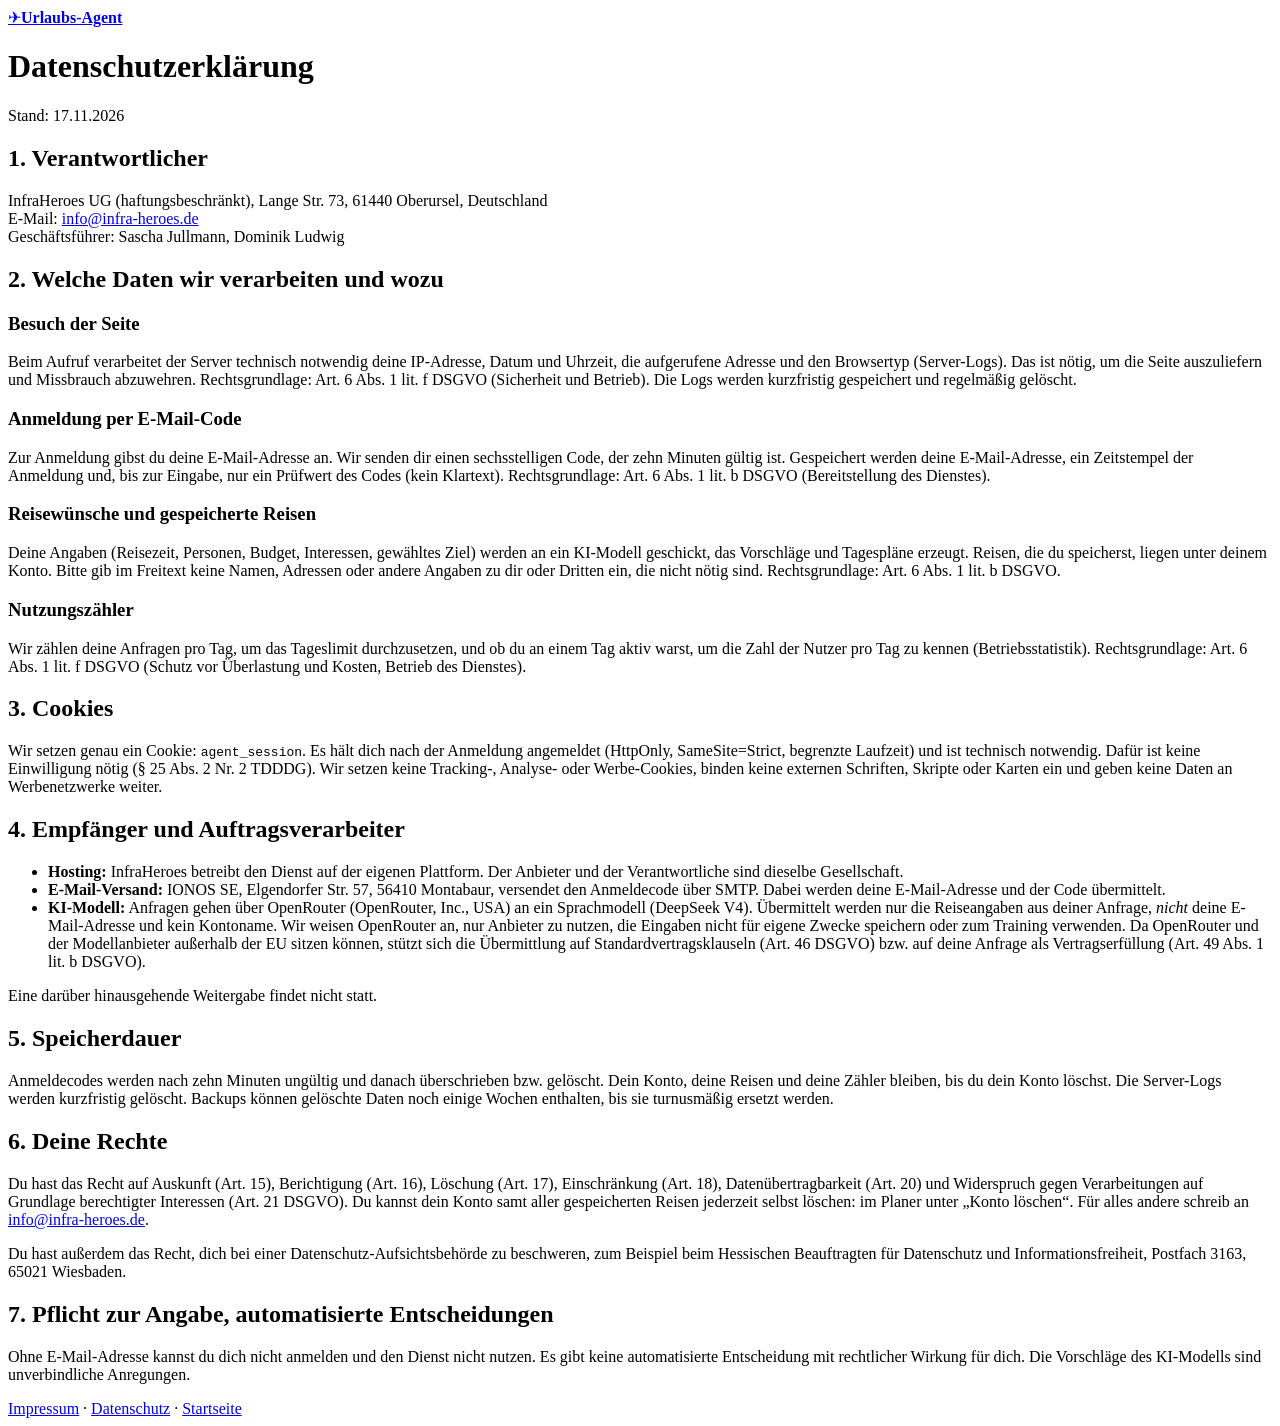
==== app/static/datenschutz.html @ dfa0392f "feat: legal notice, privacy policy, cookie notice, account deletion Co-Authored-By: Claude Sonnet 5." ====
<!doctype html>
<html lang="de">
<head>
  <meta charset="utf-8">
  <meta name="viewport" content="width=device-width, initial-scale=1">
  <title>Datenschutz – Urlaubs-Agent</title>
  <meta name="robots" content="noindex">
  <link rel="stylesheet" href="/static/style.css">
  <link rel="stylesheet" href="/static/legal.css">
</head>
<body>
  <header class="top">
    <a class="brand" href="/"><span class="logo" aria-hidden="true">✈</span><strong>Urlaubs-Agent</strong></a>
  </header>

  <main class="legal">
    <h1>Datenschutzerklärung</h1>
    <p class="muted">Stand: 17.11.2026</p>

    <h2>1. Verantwortlicher</h2>
    <p>
      InfraHeroes UG (haftungsbeschränkt), Lange Str. 73, 61440 Oberursel, Deutschland<br>
      E-Mail: <a href="mailto:info@infra-heroes.de">info@infra-heroes.de</a><br>
      Geschäftsführer: Sascha Jullmann, Dominik Ludwig
    </p>

    <h2>2. Welche Daten wir verarbeiten und wozu</h2>

    <h3>Besuch der Seite</h3>
    <p>
      Beim Aufruf verarbeitet der Server technisch notwendig deine IP-Adresse, Datum und Uhrzeit, die
      aufgerufene Adresse und den Browsertyp (Server-Logs). Das ist nötig, um die Seite auszuliefern und
      Missbrauch abzuwehren. Rechtsgrundlage: Art. 6 Abs. 1 lit. f DSGVO (Sicherheit und Betrieb). Die Logs
      werden kurzfristig gespeichert und regelmäßig gelöscht.
    </p>

    <h3>Anmeldung per E-Mail-Code</h3>
    <p>
      Zur Anmeldung gibst du deine E-Mail-Adresse an. Wir senden dir einen sechsstelligen Code, der zehn
      Minuten gültig ist. Gespeichert werden deine E-Mail-Adresse, ein Zeitstempel der Anmeldung und,
      bis zur Eingabe, nur ein Prüfwert des Codes (kein Klartext). Rechtsgrundlage: Art. 6 Abs. 1 lit. b
      DSGVO (Bereitstellung des Dienstes).
    </p>

    <h3>Reisewünsche und gespeicherte Reisen</h3>
    <p>
      Deine Angaben (Reisezeit, Personen, Budget, Interessen, gewähltes Ziel) werden an ein KI-Modell
      geschickt, das Vorschläge und Tagespläne erzeugt. Reisen, die du speicherst, liegen unter deinem
      Konto. Bitte gib im Freitext keine Namen, Adressen oder andere Angaben zu dir oder Dritten ein, die
      nicht nötig sind. Rechtsgrundlage: Art. 6 Abs. 1 lit. b DSGVO.
    </p>

    <h3>Nutzungszähler</h3>
    <p>
      Wir zählen deine Anfragen pro Tag, um das Tageslimit durchzusetzen, und ob du an einem Tag aktiv warst,
      um die Zahl der Nutzer pro Tag zu kennen (Betriebsstatistik). Rechtsgrundlage: Art. 6 Abs. 1 lit. f
      DSGVO (Schutz vor Überlastung und Kosten, Betrieb des Dienstes).
    </p>

    <h2>3. Cookies</h2>
    <p>
      Wir setzen genau ein Cookie: <code>agent_session</code>. Es hält dich nach der Anmeldung angemeldet
      (HttpOnly, SameSite=Strict, begrenzte Laufzeit) und ist technisch notwendig. Dafür ist keine
      Einwilligung nötig (§ 25 Abs. 2 Nr. 2 TDDDG). Wir setzen keine Tracking-, Analyse- oder
      Werbe-Cookies, binden keine externen Schriften, Skripte oder Karten ein und geben keine Daten an
      Werbenetzwerke weiter.
    </p>

    <h2>4. Empfänger und Auftragsverarbeiter</h2>
    <ul>
      <li>
        <strong>Hosting:</strong> InfraHeroes betreibt den Dienst auf der eigenen Plattform. Der
        Anbieter und der Verantwortliche sind dieselbe Gesellschaft.
      </li>
      <li>
        <strong>E-Mail-Versand:</strong> IONOS SE, Elgendorfer Str. 57, 56410 Montabaur, versendet den
        Anmeldecode über SMTP. Dabei werden deine E-Mail-Adresse und der Code übermittelt.
      </li>
      <li>
        <strong>KI-Modell:</strong> Anfragen gehen über OpenRouter (OpenRouter, Inc., USA) an ein
        Sprachmodell (DeepSeek V4). Übermittelt werden nur die Reiseangaben aus deiner Anfrage, <em>nicht</em>
        deine E-Mail-Adresse und kein Kontoname. Wir weisen OpenRouter an, nur Anbieter zu nutzen, die
        Eingaben nicht für eigene Zwecke speichern oder zum Training verwenden. Da OpenRouter und der
        Modellanbieter außerhalb der EU sitzen können, stützt sich die Übermittlung auf
        Standardvertragsklauseln (Art. 46 DSGVO) bzw. auf deine Anfrage als Vertragserfüllung
        (Art. 49 Abs. 1 lit. b DSGVO).
      </li>
    </ul>
    <p>Eine darüber hinausgehende Weitergabe findet nicht statt.</p>

    <h2>5. Speicherdauer</h2>
    <p>
      Anmeldecodes werden nach zehn Minuten ungültig und danach überschrieben bzw. gelöscht. Dein Konto, deine
      Reisen und deine Zähler bleiben, bis du dein Konto löschst. Die Server-Logs werden kurzfristig
      gelöscht. Backups können gelöschte Daten noch einige Wochen enthalten, bis sie turnusmäßig ersetzt
      werden.
    </p>

    <h2>6. Deine Rechte</h2>
    <p>
      Du hast das Recht auf Auskunft (Art. 15), Berichtigung (Art. 16), Löschung (Art. 17), Einschränkung
      (Art. 18), Datenübertragbarkeit (Art. 20) und Widerspruch gegen Verarbeitungen auf Grundlage
      berechtigter Interessen (Art. 21 DSGVO). Du kannst dein Konto samt aller gespeicherten Reisen jederzeit
      selbst löschen: im Planer unter „Konto löschen“. Für alles andere schreib an
      <a href="mailto:info@infra-heroes.de">info@infra-heroes.de</a>.
    </p>
    <p>
      Du hast außerdem das Recht, dich bei einer Datenschutz-Aufsichtsbehörde zu beschweren, zum Beispiel
      beim Hessischen Beauftragten für Datenschutz und Informationsfreiheit, Postfach 3163, 65021 Wiesbaden.
    </p>

    <h2>7. Pflicht zur Angabe, automatisierte Entscheidungen</h2>
    <p>
      Ohne E-Mail-Adresse kannst du dich nicht anmelden und den Dienst nicht nutzen. Es gibt keine
      automatisierte Entscheidung mit rechtlicher Wirkung für dich. Die Vorschläge des KI-Modells sind
      unverbindliche Anregungen.
    </p>
  </main>

  <footer class="legal-footer">
    <a href="/impressum">Impressum</a> · <a href="/datenschutz">Datenschutz</a> · <a href="/">Startseite</a>
  </footer>
</body>
</html>
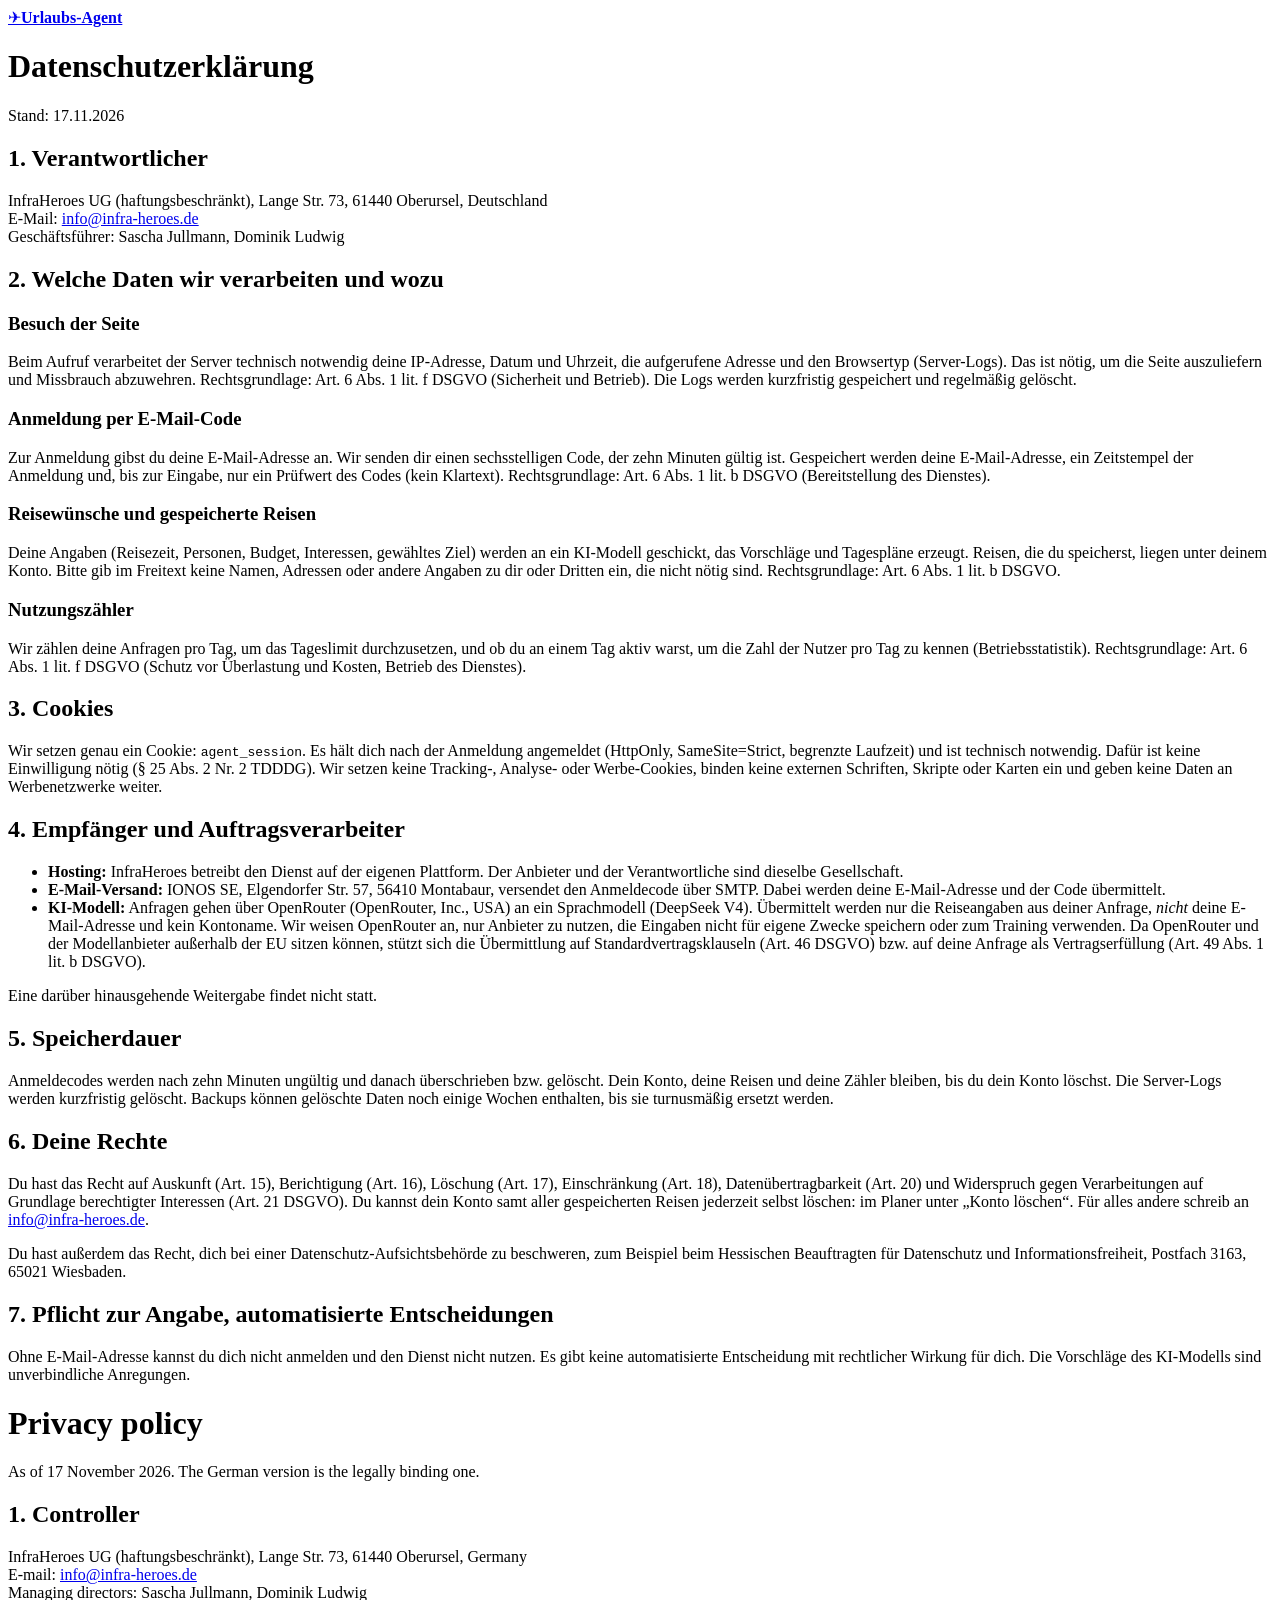
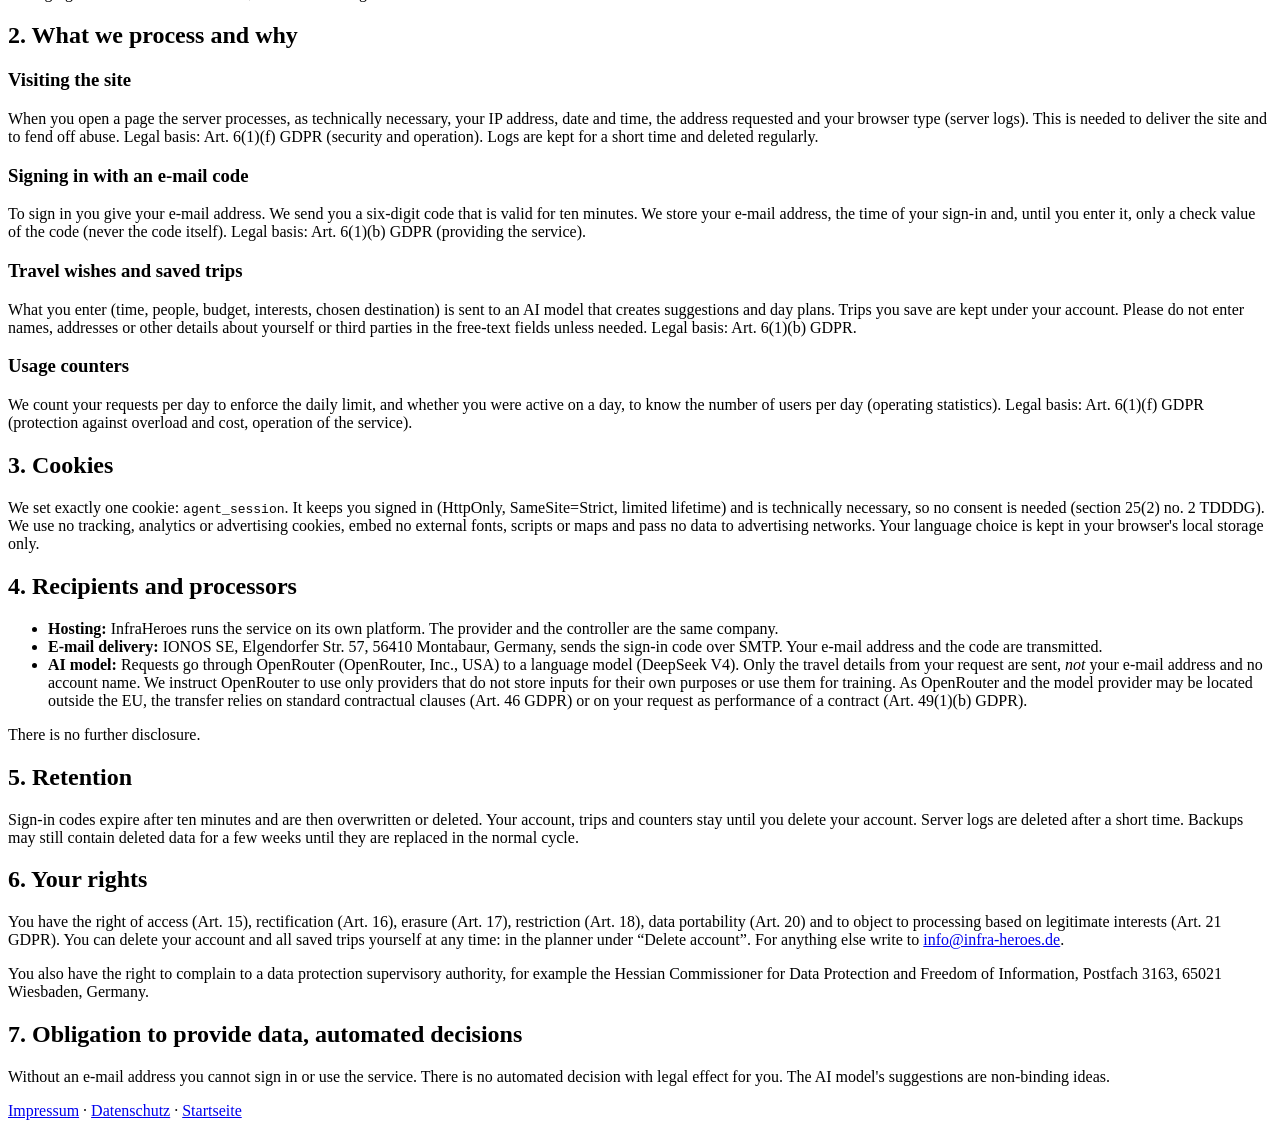
==== commit b161eb28: "feat: German and English, tablet and phone layout Co-Authored-By: Claude Sonnet 5.5 <noreply@anthrop" ====
--- a/app/static/datenschutz.html
+++ b/app/static/datenschutz.html
@@ -2,7 +2,8 @@
 <html lang="de">
 <head>
   <meta charset="utf-8">
-  <meta name="viewport" content="width=device-width, initial-scale=1">
+  <meta name="viewport" content="width=device-width, initial-scale=1, viewport-fit=cover">
+  <script src="/static/i18n.js"></script>
   <title>Datenschutz – Urlaubs-Agent</title>
   <meta name="robots" content="noindex">
   <link rel="stylesheet" href="/static/style.css">
@@ -14,6 +15,7 @@
   </header>
 
   <main class="legal">
+    <div class="l-de" lang="de">
     <h1>Datenschutzerklärung</h1>
     <p class="muted">Stand: 17.11.2026</p>
 
@@ -115,6 +117,106 @@
       automatisierte Entscheidung mit rechtlicher Wirkung für dich. Die Vorschläge des KI-Modells sind
       unverbindliche Anregungen.
     </p>
+      </div>
+
+    <div class="l-en" lang="en">
+      <h1>Privacy policy</h1>
+      <p class="muted">As of 17 November 2026. The German version is the legally binding one.</p>
+
+      <h2>1. Controller</h2>
+      <p>
+        InfraHeroes UG (haftungsbeschränkt), Lange Str. 73, 61440 Oberursel, Germany<br>
+        E-mail: <a href="mailto:info@infra-heroes.de">info@infra-heroes.de</a><br>
+        Managing directors: Sascha Jullmann, Dominik Ludwig
+      </p>
+
+      <h2>2. What we process and why</h2>
+
+      <h3>Visiting the site</h3>
+      <p>
+        When you open a page the server processes, as technically necessary, your IP address, date and time, the
+        address requested and your browser type (server logs). This is needed to deliver the site and to fend
+        off abuse. Legal basis: Art. 6(1)(f) GDPR (security and operation). Logs are kept for a short time and
+        deleted regularly.
+      </p>
+
+      <h3>Signing in with an e-mail code</h3>
+      <p>
+        To sign in you give your e-mail address. We send you a six-digit code that is valid for ten minutes. We
+        store your e-mail address, the time of your sign-in and, until you enter it, only a check value of the
+        code (never the code itself). Legal basis: Art. 6(1)(b) GDPR (providing the service).
+      </p>
+
+      <h3>Travel wishes and saved trips</h3>
+      <p>
+        What you enter (time, people, budget, interests, chosen destination) is sent to an AI model that creates
+        suggestions and day plans. Trips you save are kept under your account. Please do not enter names,
+        addresses or other details about yourself or third parties in the free-text fields unless needed. Legal
+        basis: Art. 6(1)(b) GDPR.
+      </p>
+
+      <h3>Usage counters</h3>
+      <p>
+        We count your requests per day to enforce the daily limit, and whether you were active on a day, to know
+        the number of users per day (operating statistics). Legal basis: Art. 6(1)(f) GDPR (protection against
+        overload and cost, operation of the service).
+      </p>
+
+      <h2>3. Cookies</h2>
+      <p>
+        We set exactly one cookie: <code>agent_session</code>. It keeps you signed in (HttpOnly, SameSite=Strict,
+        limited lifetime) and is technically necessary, so no consent is needed (section 25(2) no. 2 TDDDG). We
+        use no tracking, analytics or advertising cookies, embed no external fonts, scripts or maps and pass no
+        data to advertising networks. Your language choice is kept in your browser's local storage only.
+      </p>
+
+      <h2>4. Recipients and processors</h2>
+      <ul>
+        <li>
+          <strong>Hosting:</strong> InfraHeroes runs the service on its own platform. The provider and the
+          controller are the same company.
+        </li>
+        <li>
+          <strong>E-mail delivery:</strong> IONOS SE, Elgendorfer Str. 57, 56410 Montabaur, Germany, sends the
+          sign-in code over SMTP. Your e-mail address and the code are transmitted.
+        </li>
+        <li>
+          <strong>AI model:</strong> Requests go through OpenRouter (OpenRouter, Inc., USA) to a language model
+          (DeepSeek V4). Only the travel details from your request are sent, <em>not</em> your e-mail address and
+          no account name. We instruct OpenRouter to use only providers that do not store inputs for their own
+          purposes or use them for training. As OpenRouter and the model provider may be located outside the EU,
+          the transfer relies on standard contractual clauses (Art. 46 GDPR) or on your request as performance of
+          a contract (Art. 49(1)(b) GDPR).
+        </li>
+      </ul>
+      <p>There is no further disclosure.</p>
+
+      <h2>5. Retention</h2>
+      <p>
+        Sign-in codes expire after ten minutes and are then overwritten or deleted. Your account, trips and
+        counters stay until you delete your account. Server logs are deleted after a short time. Backups may
+        still contain deleted data for a few weeks until they are replaced in the normal cycle.
+      </p>
+
+      <h2>6. Your rights</h2>
+      <p>
+        You have the right of access (Art. 15), rectification (Art. 16), erasure (Art. 17), restriction
+        (Art. 18), data portability (Art. 20) and to object to processing based on legitimate interests
+        (Art. 21 GDPR). You can delete your account and all saved trips yourself at any time: in the planner
+        under “Delete account”. For anything else write to
+        <a href="mailto:info@infra-heroes.de">info@infra-heroes.de</a>.
+      </p>
+      <p>
+        You also have the right to complain to a data protection supervisory authority, for example the Hessian
+        Commissioner for Data Protection and Freedom of Information, Postfach 3163, 65021 Wiesbaden, Germany.
+      </p>
+
+      <h2>7. Obligation to provide data, automated decisions</h2>
+      <p>
+        Without an e-mail address you cannot sign in or use the service. There is no automated decision with legal
+        effect for you. The AI model's suggestions are non-binding ideas.
+      </p>
+    </div>
   </main>
 
   <footer class="legal-footer">
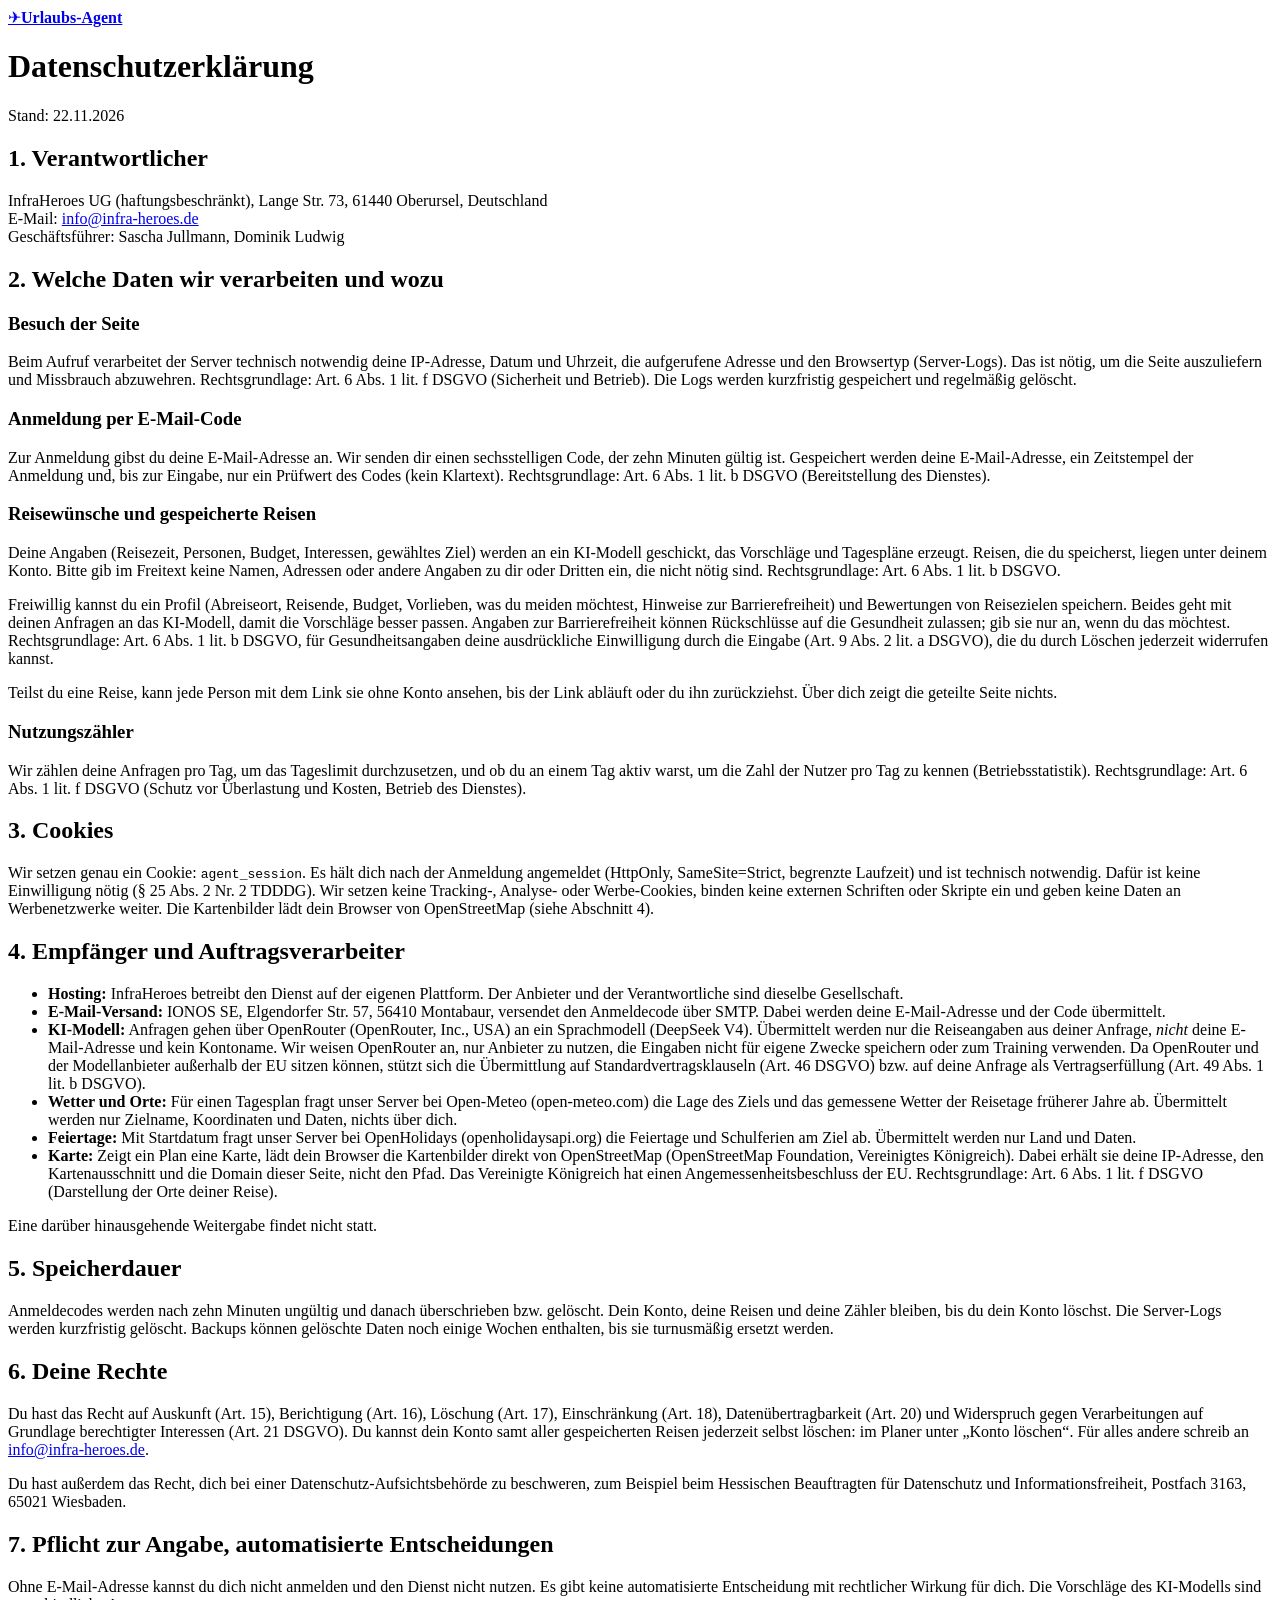
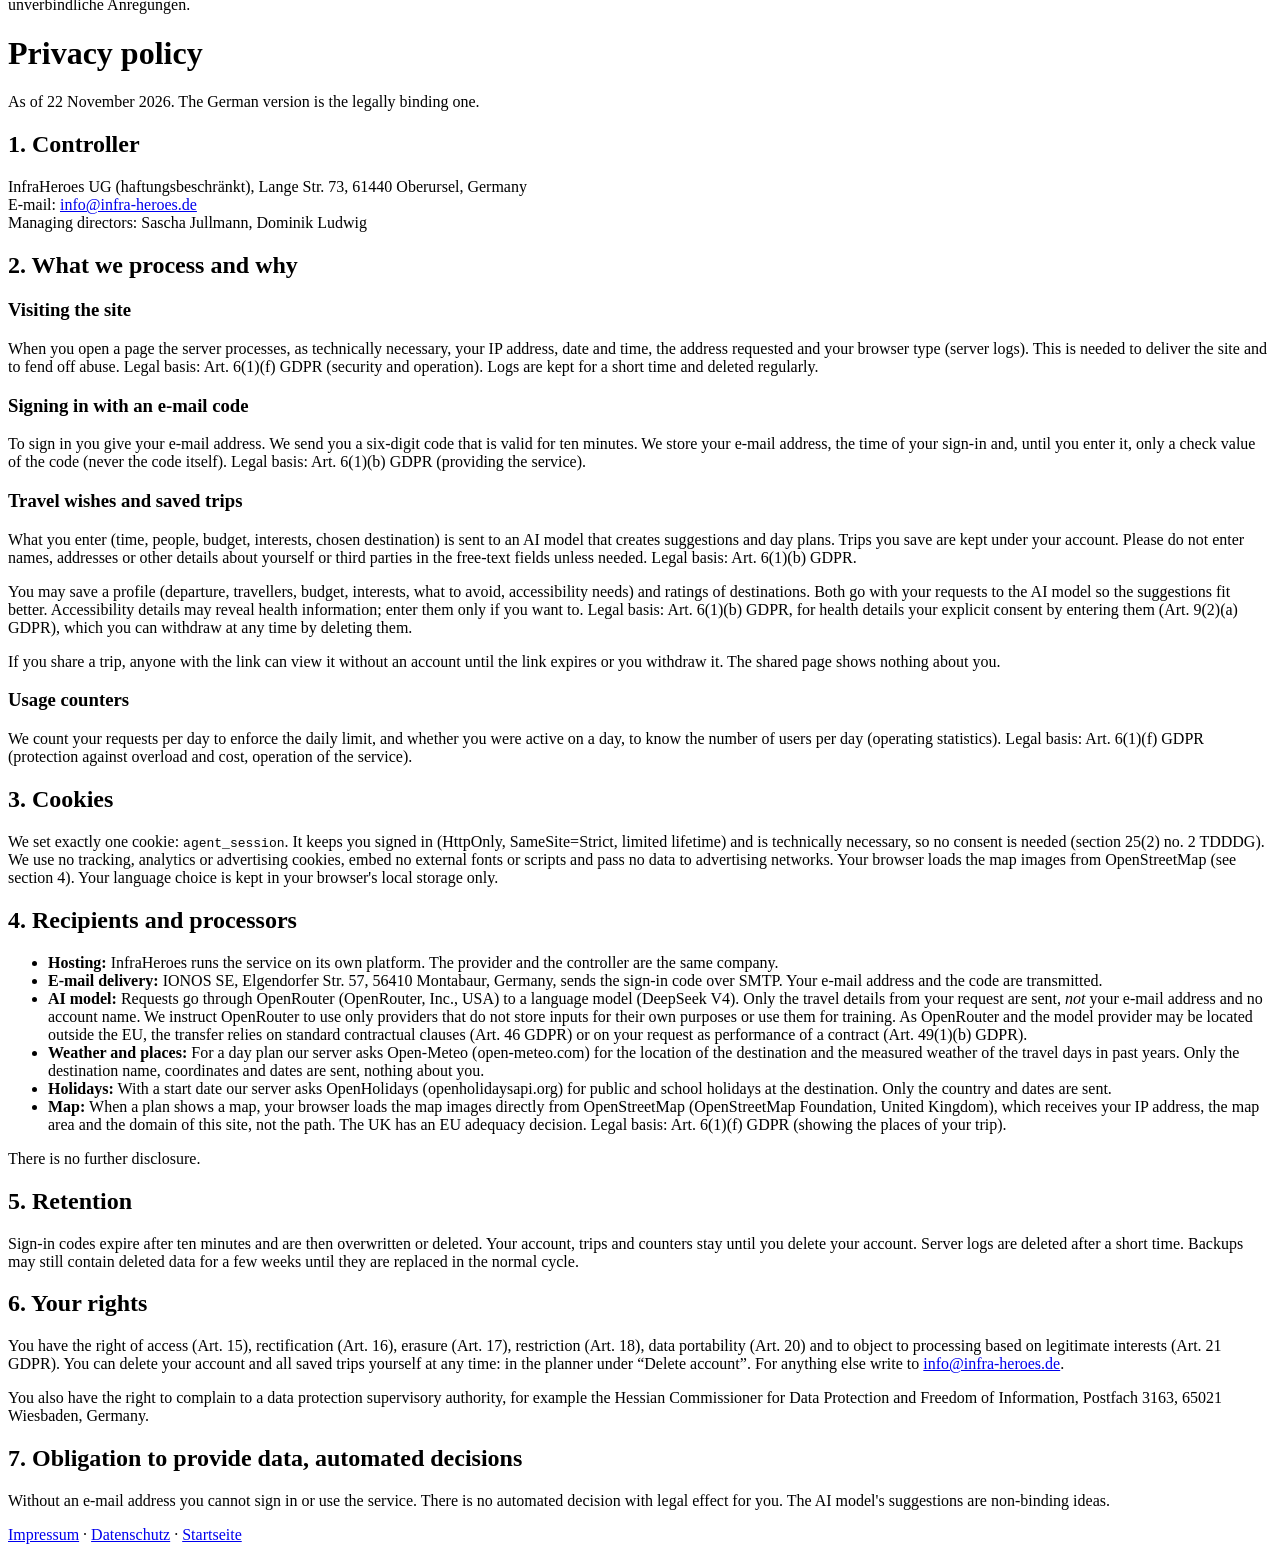
==== commit de70e292: "Repository: clearer README, docs, stricter checks, privacy page update - README says in a few lines " ====
--- a/app/static/datenschutz.html
+++ b/app/static/datenschutz.html
@@ -17,7 +17,7 @@
   <main class="legal">
     <div class="l-de" lang="de">
     <h1>Datenschutzerklärung</h1>
-    <p class="muted">Stand: 17.11.2026</p>
+    <p class="muted">Stand: 22.11.2026</p>
 
     <h2>1. Verantwortlicher</h2>
     <p>
@@ -51,6 +51,18 @@
       Konto. Bitte gib im Freitext keine Namen, Adressen oder andere Angaben zu dir oder Dritten ein, die
       nicht nötig sind. Rechtsgrundlage: Art. 6 Abs. 1 lit. b DSGVO.
     </p>
+    <p>
+      Freiwillig kannst du ein Profil (Abreiseort, Reisende, Budget, Vorlieben, was du meiden möchtest,
+      Hinweise zur Barrierefreiheit) und Bewertungen von Reisezielen speichern. Beides geht mit deinen
+      Anfragen an das KI-Modell, damit die Vorschläge besser passen. Angaben zur Barrierefreiheit können
+      Rückschlüsse auf die Gesundheit zulassen; gib sie nur an, wenn du das möchtest. Rechtsgrundlage:
+      Art. 6 Abs. 1 lit. b DSGVO, für Gesundheitsangaben deine ausdrückliche Einwilligung durch die Eingabe
+      (Art. 9 Abs. 2 lit. a DSGVO), die du durch Löschen jederzeit widerrufen kannst.
+    </p>
+    <p>
+      Teilst du eine Reise, kann jede Person mit dem Link sie ohne Konto ansehen, bis der Link abläuft oder
+      du ihn zurückziehst. Über dich zeigt die geteilte Seite nichts.
+    </p>
 
     <h3>Nutzungszähler</h3>
     <p>
@@ -64,8 +76,8 @@
       Wir setzen genau ein Cookie: <code>agent_session</code>. Es hält dich nach der Anmeldung angemeldet
       (HttpOnly, SameSite=Strict, begrenzte Laufzeit) und ist technisch notwendig. Dafür ist keine
       Einwilligung nötig (§ 25 Abs. 2 Nr. 2 TDDDG). Wir setzen keine Tracking-, Analyse- oder
-      Werbe-Cookies, binden keine externen Schriften, Skripte oder Karten ein und geben keine Daten an
-      Werbenetzwerke weiter.
+      Werbe-Cookies, binden keine externen Schriften oder Skripte ein und geben keine Daten an
+      Werbenetzwerke weiter. Die Kartenbilder lädt dein Browser von OpenStreetMap (siehe Abschnitt 4).
     </p>
 
     <h2>4. Empfänger und Auftragsverarbeiter</h2>
@@ -87,6 +99,22 @@
         Standardvertragsklauseln (Art. 46 DSGVO) bzw. auf deine Anfrage als Vertragserfüllung
         (Art. 49 Abs. 1 lit. b DSGVO).
       </li>
+      <li>
+        <strong>Wetter und Orte:</strong> Für einen Tagesplan fragt unser Server bei Open-Meteo
+        (open-meteo.com) die Lage des Ziels und das gemessene Wetter der Reisetage früherer Jahre ab.
+        Übermittelt werden nur Zielname, Koordinaten und Daten, nichts über dich.
+      </li>
+      <li>
+        <strong>Feiertage:</strong> Mit Startdatum fragt unser Server bei OpenHolidays (openholidaysapi.org)
+        die Feiertage und Schulferien am Ziel ab. Übermittelt werden nur Land und Daten.
+      </li>
+      <li>
+        <strong>Karte:</strong> Zeigt ein Plan eine Karte, lädt dein Browser die Kartenbilder direkt von
+        OpenStreetMap (OpenStreetMap Foundation, Vereinigtes Königreich). Dabei erhält sie deine IP-Adresse,
+        den Kartenausschnitt und die Domain dieser Seite, nicht den Pfad. Das Vereinigte Königreich hat einen
+        Angemessenheitsbeschluss der EU. Rechtsgrundlage: Art. 6 Abs. 1 lit. f DSGVO (Darstellung der Orte
+        deiner Reise).
+      </li>
     </ul>
     <p>Eine darüber hinausgehende Weitergabe findet nicht statt.</p>
 
@@ -121,7 +149,7 @@
 
     <div class="l-en" lang="en">
       <h1>Privacy policy</h1>
-      <p class="muted">As of 17 November 2026. The German version is the legally binding one.</p>
+      <p class="muted">As of 22 November 2026. The German version is the legally binding one.</p>
 
       <h2>1. Controller</h2>
       <p>
@@ -154,6 +182,17 @@
         addresses or other details about yourself or third parties in the free-text fields unless needed. Legal
         basis: Art. 6(1)(b) GDPR.
       </p>
+      <p>
+        You may save a profile (departure, travellers, budget, interests, what to avoid, accessibility needs) and
+        ratings of destinations. Both go with your requests to the AI model so the suggestions fit better.
+        Accessibility details may reveal health information; enter them only if you want to. Legal basis:
+        Art. 6(1)(b) GDPR, for health details your explicit consent by entering them (Art. 9(2)(a) GDPR), which
+        you can withdraw at any time by deleting them.
+      </p>
+      <p>
+        If you share a trip, anyone with the link can view it without an account until the link expires or you
+        withdraw it. The shared page shows nothing about you.
+      </p>
 
       <h3>Usage counters</h3>
       <p>
@@ -166,8 +205,8 @@
       <p>
         We set exactly one cookie: <code>agent_session</code>. It keeps you signed in (HttpOnly, SameSite=Strict,
         limited lifetime) and is technically necessary, so no consent is needed (section 25(2) no. 2 TDDDG). We
-        use no tracking, analytics or advertising cookies, embed no external fonts, scripts or maps and pass no
-        data to advertising networks. Your language choice is kept in your browser's local storage only.
+        use no tracking, analytics or advertising cookies, embed no external fonts or scripts and pass no
+        data to advertising networks. Your browser loads the map images from OpenStreetMap (see section 4). Your language choice is kept in your browser's local storage only.
       </p>
 
       <h2>4. Recipients and processors</h2>
@@ -188,6 +227,21 @@
           the transfer relies on standard contractual clauses (Art. 46 GDPR) or on your request as performance of
           a contract (Art. 49(1)(b) GDPR).
         </li>
+        <li>
+          <strong>Weather and places:</strong> For a day plan our server asks Open-Meteo (open-meteo.com) for the
+          location of the destination and the measured weather of the travel days in past years. Only the
+          destination name, coordinates and dates are sent, nothing about you.
+        </li>
+        <li>
+          <strong>Holidays:</strong> With a start date our server asks OpenHolidays (openholidaysapi.org) for
+          public and school holidays at the destination. Only the country and dates are sent.
+        </li>
+        <li>
+          <strong>Map:</strong> When a plan shows a map, your browser loads the map images directly from
+          OpenStreetMap (OpenStreetMap Foundation, United Kingdom), which receives your IP address, the map area and
+          the domain of this site, not the path. The UK has an EU adequacy decision. Legal basis: Art. 6(1)(f) GDPR
+          (showing the places of your trip).
+        </li>
       </ul>
       <p>There is no further disclosure.</p>
 
